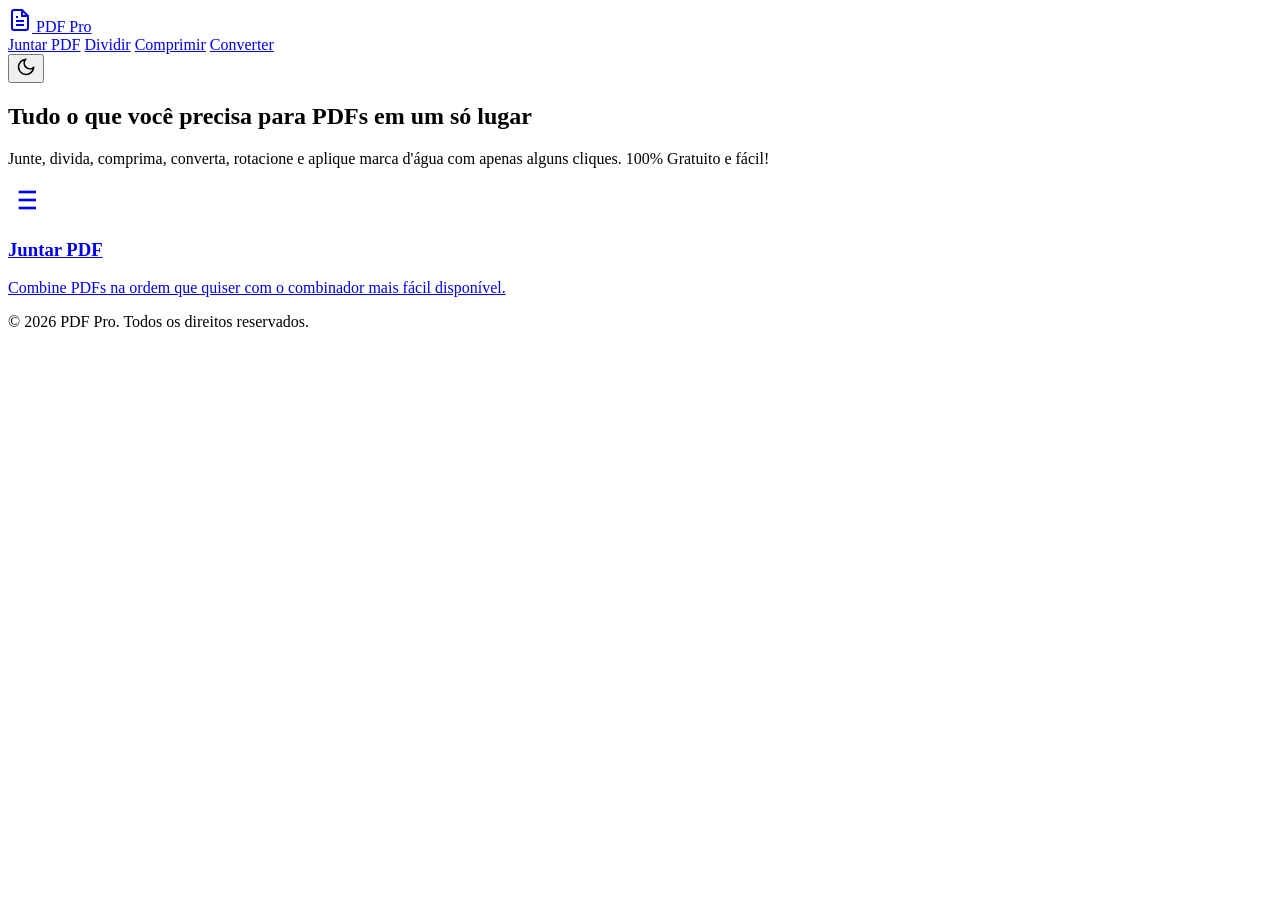
==== Front-End/index.html @ 5a2aba33 "estrutura html inicial das páginas index e merge" ====
<!DOCTYPE html>
<html lang="pt-br" data-theme="light">
<head>
    <meta charset="UTF-8">
    <meta name="viewport" content="width=device-width, initial-scale=1.0">
    <title>PDF Editor Pro</title>
    
    <!-- Fonts -->
    <link rel="preconnect" href="https://fonts.googleapis.com">
    <link rel="preconnect" href="https://fonts.gstatic.com" crossorigin>
    <link href="https://fonts.googleapis.com/css2?family=Inter:wght@300;400;500;600;700&display=swap" rel="stylesheet">
    
    <!-- CSS -->
    <link rel="stylesheet" href="./static/css/base.css">
    <link rel="stylesheet" href="./static/css/layout.css">
    <link rel="stylesheet" href="./static/css/components.css">
    <link rel="stylesheet" href="./static/css/dark-mode.css">
    <link rel="stylesheet" href="./static/css/animations.css">
</head>
<body>
    <!-- Navbar -->
    <nav class="navbar">
        <div class="nav-container">
            <a href="index.html" class="logo">
                <svg width="24" height="24" viewBox="0 0 24 24" fill="none" stroke="currentColor" stroke-width="2"><path d="M14 2H6a2 2 0 0 0-2 2v16a2 2 0 0 0 2 2h12a2 2 0 0 0 2-2V8z"></path><polyline points="14 2 14 8 20 8"></polyline><line x1="16" y1="13" x2="8" y2="13"></line><line x1="16" y1="17" x2="8" y2="17"></line><polyline points="10 9 9 9 8 9"></polyline></svg>
                <span>PDF Pro</span>
            </a>
            
            <div class="nav-links">
                <a href="merge.html">Juntar PDF</a>
                <a href="#">Dividir</a>
                <a href="#">Comprimir</a>
                <a href="#">Converter</a>
            </div>
            
            <div class="nav-actions">
                <button id="theme-toggle" class="btn-icon" aria-label="Toggle Dark Mode">
                    <svg class="moon-icon" width="20" height="20" viewBox="0 0 24 24" fill="none" stroke="currentColor" stroke-width="2"><path d="M21 12.79A9 9 0 1 1 11.21 3 7 7 0 0 0 21 12.79z"></path></svg>
                    <svg class="sun-icon" width="20" height="20" viewBox="0 0 24 24" fill="none" stroke="currentColor" stroke-width="2" style="display: none;"><circle cx="12" cy="12" r="5"></circle><line x1="12" y1="1" x2="12" y2="3"></line><line x1="12" y1="21" x2="12" y2="23"></line><line x1="4.22" y1="4.22" x2="5.64" y2="5.64"></line><line x1="18.36" y1="18.36" x2="19.78" y2="19.78"></line><line x1="1" y1="12" x2="3" y2="12"></line><line x1="21" y1="12" x2="23" y2="12"></line><line x1="4.22" y1="19.78" x2="5.64" y2="18.36"></line><line x1="18.36" y1="5.64" x2="19.78" y2="4.22"></line></svg>
                </button>
            </div>
        </div>
    </nav>

    <!-- Main Content -->
    <main>
        <section class="hero">
            <div class="hero-content">
                <h1>Tudo o que você precisa para PDFs em um só lugar</h1>
                <p>Junte, divida, comprima, converta, rotacione e aplique marca d'água com apenas alguns cliques. 100% Gratuito e fácil!</p>
            </div>
        </section>

        <section class="tools-grid-section">
            <div class="tools-grid">
                <!-- Merge Tool -->
                <a href="merge.html" class="tool-card group">
                    <div class="tool-icon merge-icon">
                        <svg width="32" height="32" viewBox="0 0 24 24" fill="none" stroke="currentColor" stroke-width="2"><path d="M8 6h13"></path><path d="M8 12h13"></path><path d="M8 18h13"></path><path d="M3 6h.01"></path><path d="M3 12h.01"></path><path d="M3 18h.01"></path></svg>
                    </div>
                    <h3>Juntar PDF</h3>
                    <p>Combine PDFs na ordem que quiser com o combinador mais fácil disponível.</p>
                </a>
            </div>
        </section>
    </main>

    <!-- Footer -->
    <footer class="footer">
        <div class="footer-container">
            <p>&copy; 2026 PDF Pro. Todos os direitos reservados.</p>
        </div>
    </footer>

    <!-- Scripts -->
    <script src="./static/js/core/main.js"></script>
</body>
</html>
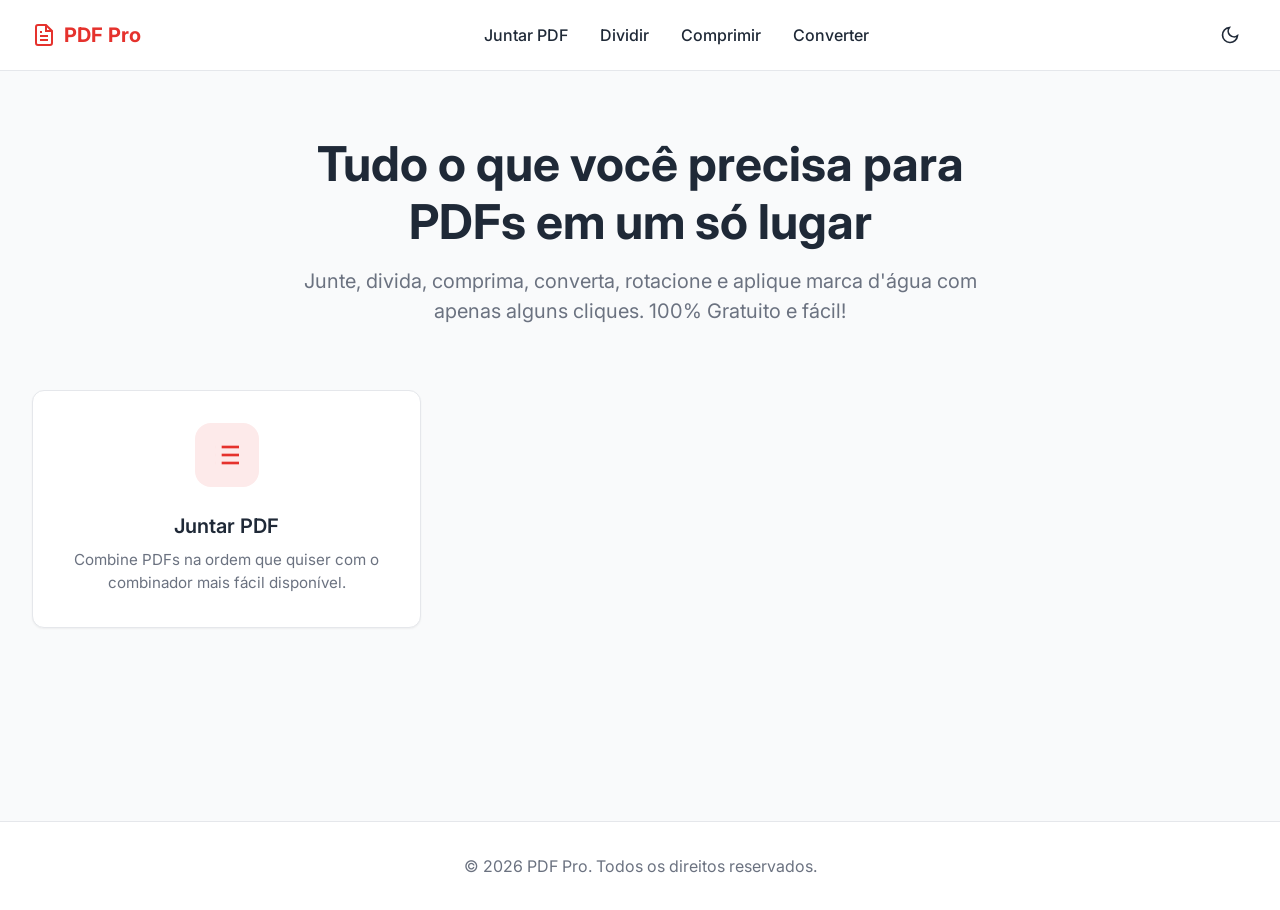
==== commit d3140640: "feat(deploy): ajusta endpoints da api via proxy reverso e atualiza links" ====
--- a/Front-End/index.html
+++ b/Front-End/index.html
@@ -17,7 +17,7 @@
     <link rel="stylesheet" href="./static/css/dark-mode.css">
     <link rel="stylesheet" href="./static/css/animations.css">
 </head>
-<body>
+<body data-api-url="/pdf-editor">
     <!-- Navbar -->
     <nav class="navbar">
         <div class="nav-container">
--- a/Front-End/static/css/base.css
+++ b/Front-End/static/css/base.css
@@ -0,0 +1,47 @@
+:root {
+    /* Color Palette */
+    --primary: #e5322d;
+    --primary-hover: #cc2c28;
+    --primary-light: #fdeaea;
+    
+    --bg-main: #f9fafb;
+    --bg-secondary: #ffffff;
+    
+    --text-main: #1f2937;
+    --text-muted: #6b7280;
+    
+    --border-color: #e5e7eb;
+    
+    /* Shadows */
+    --shadow-sm: 0 1px 2px 0 rgba(0, 0, 0, 0.05);
+    --shadow-md: 0 4px 6px -1px rgba(0, 0, 0, 0.1), 0 2px 4px -1px rgba(0, 0, 0, 0.06);
+    --shadow-lg: 0 10px 15px -3px rgba(0, 0, 0, 0.1), 0 4px 6px -2px rgba(0, 0, 0, 0.05);
+    
+    /* Transitions */
+    --transition-fast: 0.15s ease-in-out;
+    --transition-normal: 0.3s ease-in-out;
+}
+
+* {
+    margin: 0;
+    padding: 0;
+    box-sizing: border-box;
+}
+
+body {
+    font-family: 'Inter', sans-serif;
+    background-color: var(--bg-main);
+    color: var(--text-main);
+    line-height: 1.5;
+    -webkit-font-smoothing: antialiased;
+    transition: background-color var(--transition-normal), color var(--transition-normal);
+}
+
+a {
+    text-decoration: none;
+    color: inherit;
+}
+
+ul {
+    list-style: none;
+}
--- a/Front-End/static/css/layout.css
+++ b/Front-End/static/css/layout.css
@@ -0,0 +1,55 @@
+.navbar {
+    background-color: var(--bg-secondary);
+    border-bottom: 1px solid var(--border-color);
+    position: sticky;
+    top: 0;
+    z-index: 50;
+    transition: background-color var(--transition-normal);
+}
+
+.nav-container {
+    max-width: 1280px;
+    margin: 0 auto;
+    padding: 0 2rem;
+    height: 70px;
+    display: flex;
+    align-items: center;
+    justify-content: space-between;
+}
+
+.logo {
+    display: flex;
+    align-items: center;
+    gap: 0.5rem;
+    font-weight: 700;
+    font-size: 1.25rem;
+    color: var(--primary);
+}
+
+.nav-links {
+    display: flex;
+    gap: 2rem;
+}
+
+.nav-links a {
+    font-weight: 500;
+    color: var(--text-main);
+    transition: color var(--transition-fast);
+}
+
+.nav-links a:hover {
+    color: var(--primary);
+}
+
+main {
+    min-height: calc(100vh - 70px - 80px); /* viewport - nav - footer */
+}
+
+/* Footer */
+.footer {
+    background-color: var(--bg-secondary);
+    border-top: 1px solid var(--border-color);
+    padding: 2rem 0;
+    text-align: center;
+    color: var(--text-muted);
+}
--- a/Front-End/static/css/components.css
+++ b/Front-End/static/css/components.css
@@ -0,0 +1,124 @@
+/* Buttons */
+.btn-primary {
+    background-color: var(--primary);
+    color: white;
+    border: none;
+    border-radius: 8px;
+    padding: 0.75rem 1.5rem;
+    font-weight: 600;
+    font-size: 1rem;
+    cursor: pointer;
+    transition: background-color var(--transition-fast), transform var(--transition-fast);
+    display: inline-block;
+}
+
+.btn-primary:hover {
+    background-color: var(--primary-hover);
+    transform: translateY(-1px);
+}
+
+.btn-large {
+    padding: 1rem 2rem;
+    font-size: 1.125rem;
+}
+
+.btn-block {
+    width: 100%;
+}
+
+.btn-icon {
+    background: transparent;
+    border: none;
+    cursor: pointer;
+    color: var(--text-main);
+    display: flex;
+    align-items: center;
+    justify-content: center;
+    padding: 0.5rem;
+    border-radius: 50%;
+    transition: background-color var(--transition-fast);
+}
+
+.btn-icon:hover {
+    background-color: var(--bg-main);
+}
+
+/* Hero Section */
+.hero {
+    text-align: center;
+    padding: 4rem 2rem;
+    max-width: 800px;
+    margin: 0 auto;
+}
+
+.hero h1 {
+    font-size: 3rem;
+    font-weight: 700;
+    margin-bottom: 1rem;
+    line-height: 1.2;
+}
+
+.hero p {
+    font-size: 1.25rem;
+    color: var(--text-muted);
+}
+
+/* Tools Grid */
+.tools-grid-section {
+    max-width: 1280px;
+    margin: 0 auto;
+    padding: 0 2rem 4rem;
+}
+
+.tools-grid {
+    display: grid;
+    grid-template-columns: repeat(auto-fill, minmax(300px, 1fr));
+    gap: 1.5rem;
+}
+
+.tool-card {
+    background-color: var(--bg-secondary);
+    border: 1px solid var(--border-color);
+    border-radius: 12px;
+    padding: 2rem;
+    display: flex;
+    flex-direction: column;
+    align-items: center;
+    text-align: center;
+    transition: all var(--transition-normal);
+    box-shadow: var(--shadow-sm);
+}
+
+.tool-card:hover {
+    transform: translateY(-5px);
+    box-shadow: var(--shadow-lg);
+    border-color: var(--primary);
+}
+
+.tool-icon {
+    width: 64px;
+    height: 64px;
+    border-radius: 16px;
+    display: flex;
+    align-items: center;
+    justify-content: center;
+    margin-bottom: 1.5rem;
+    background-color: var(--primary-light);
+    color: var(--primary);
+    transition: transform var(--transition-normal);
+}
+
+.tool-card:hover .tool-icon {
+    transform: scale(1.1);
+}
+
+.tool-card h3 {
+    font-size: 1.25rem;
+    font-weight: 600;
+    margin-bottom: 0.5rem;
+}
+
+.tool-card p {
+    color: var(--text-muted);
+    font-size: 0.95rem;
+}
--- a/Front-End/static/css/dark-mode.css
+++ b/Front-End/static/css/dark-mode.css
@@ -0,0 +1,21 @@
+[data-theme="dark"] {
+    --bg-main: #111827;
+    --bg-secondary: #1f2937;
+    
+    --text-main: #f9fafb;
+    --text-muted: #9ca3af;
+    
+    --border-color: #374151;
+    
+    --primary-light: rgba(229, 50, 45, 0.15);
+    
+    /* Adjust shadows for dark mode */
+    --shadow-sm: 0 1px 2px 0 rgba(0, 0, 0, 0.3);
+    --shadow-md: 0 4px 6px -1px rgba(0, 0, 0, 0.4);
+    --shadow-lg: 0 10px 15px -3px rgba(0, 0, 0, 0.5);
+}
+
+/* Additional dark mode specific overrides */
+[data-theme="dark"] .btn-icon:hover {
+    background-color: #374151;
+}
--- a/Front-End/static/css/animations.css
+++ b/Front-End/static/css/animations.css
@@ -0,0 +1,116 @@
+@keyframes pulse {
+    0% { transform: scale(1); }
+    50% { transform: scale(1.05); }
+    100% { transform: scale(1); }
+}
+
+@keyframes slideUp {
+    from {
+        opacity: 0;
+        transform: translateY(20px);
+    }
+    to {
+        opacity: 1;
+        transform: translateY(0);
+    }
+}
+
+@keyframes toastIn {
+    from {
+        opacity: 0;
+        transform: translateX(100%);
+    }
+    to {
+        opacity: 1;
+        transform: translateX(0);
+    }
+}
+
+.animate-slide-up {
+    animation: slideUp 0.5s ease-out forwards;
+}
+
+.upload-icon-pulse {
+    animation: pulse 2s infinite;
+    color: var(--primary);
+    margin-bottom: 1rem;
+}
+
+/* ─── Toast Notifications ──────────────────────────── */
+.toast-notification {
+    position: fixed;
+    bottom: 2rem;
+    right: 2rem;
+    padding: 1rem 1.5rem;
+    border-radius: 10px;
+    font-weight: 500;
+    font-size: 0.95rem;
+    z-index: 9999;
+    max-width: 400px;
+    box-shadow: 0 8px 24px rgba(0, 0, 0, 0.15);
+    opacity: 0;
+    transform: translateX(100%);
+    transition: opacity 0.3s ease, transform 0.3s ease;
+}
+
+.toast-notification.toast-visible {
+    opacity: 1;
+    transform: translateX(0);
+}
+
+.toast-success {
+    background-color: #10b981;
+    color: white;
+}
+
+.toast-error {
+    background-color: #ef4444;
+    color: white;
+}
+
+.toast-info {
+    background-color: var(--primary);
+    color: white;
+}
+
+/* ─── Drag items ───────────────────────────────────── */
+.pdf-item.dragging {
+    opacity: 0.4;
+    transform: scale(0.95);
+}
+
+.pdf-item.drag-over {
+    border-color: var(--primary);
+    background-color: var(--primary-light);
+    transform: scale(1.03);
+}
+
+/* ─── Add more button ──────────────────────────────── */
+.add-more-btn {
+    border: 2px dashed var(--border-color);
+    background: transparent;
+    cursor: pointer;
+    color: var(--text-muted);
+    justify-content: center;
+    gap: 0.5rem;
+    transition: all 0.2s ease;
+}
+
+.add-more-btn:hover {
+    border-color: var(--primary);
+    color: var(--primary);
+    background-color: var(--primary-light);
+}
+
+/* ─── PDF item size label ──────────────────────────── */
+.pdf-size {
+    font-size: 0.75rem;
+    color: var(--text-muted);
+    margin-top: 0.25rem;
+}
+
+/* ─── Active nav link ──────────────────────────────── */
+.nav-links a.active {
+    color: var(--primary);
+    font-weight: 600;
+}
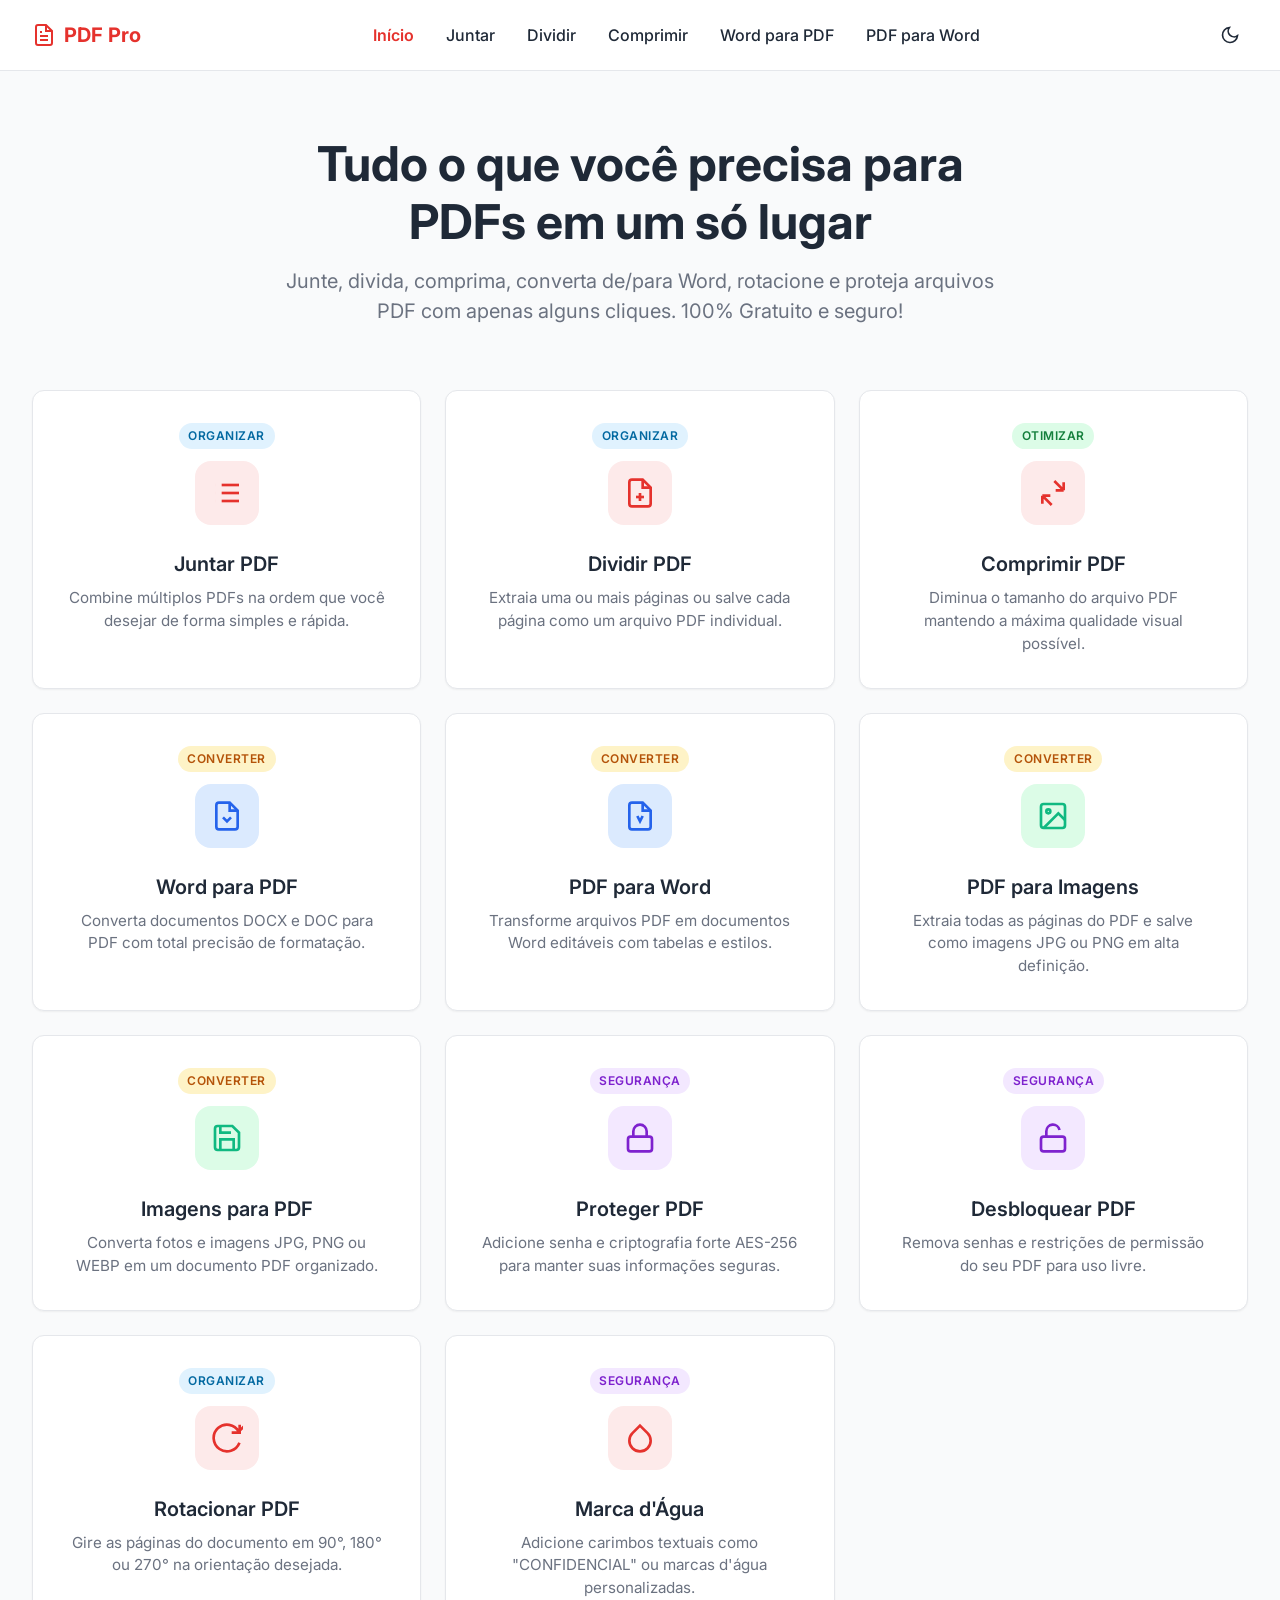
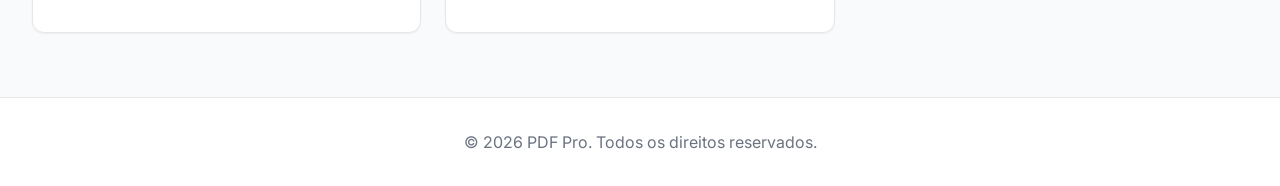
==== commit 2d9e094e: "Adicionando funcionalidades novas" ====
--- a/Front-End/index.html
+++ b/Front-End/index.html
@@ -3,12 +3,18 @@
 <head>
     <meta charset="UTF-8">
     <meta name="viewport" content="width=device-width, initial-scale=1.0">
-    <title>PDF Editor Pro</title>
+    <title>PDF Editor Pro - Ferramentas Online Grátis para PDF</title>
+    <meta name="description" content="Junte, divida, comprima, converta Word para PDF e PDF para Word, rotacione e proteja seus arquivos PDF online gratuitamente.">
     
+    <!-- Favicon -->
+    <link rel="icon" type="image/svg+xml" href="./static/img/favicon.svg">
+    <link rel="alternate icon" href="./static/img/favicon.ico">
+    <link rel="apple-touch-icon" href="./static/img/apple-touch-icon.png">
+
     <!-- Fonts -->
     <link rel="preconnect" href="https://fonts.googleapis.com">
     <link rel="preconnect" href="https://fonts.gstatic.com" crossorigin>
-    <link href="https://fonts.googleapis.com/css2?family=Inter:wght@300;400;500;600;700&display=swap" rel="stylesheet">
+    <link href="https://fonts.googleapis.com/css2?family=Inter:wght@300;400;500;600;700;800&display=swap" rel="stylesheet">
     
     <!-- CSS -->
     <link rel="stylesheet" href="./static/css/base.css">
@@ -16,6 +22,7 @@
     <link rel="stylesheet" href="./static/css/components.css">
     <link rel="stylesheet" href="./static/css/dark-mode.css">
     <link rel="stylesheet" href="./static/css/animations.css">
+    <link rel="stylesheet" href="./static/css/pages/tool.css">
 </head>
 <body data-api-url="/pdf-editor">
     <!-- Navbar -->
@@ -27,10 +34,12 @@
             </a>
             
             <div class="nav-links">
-                <a href="merge.html">Juntar PDF</a>
-                <a href="#">Dividir</a>
-                <a href="#">Comprimir</a>
-                <a href="#">Converter</a>
+                <a href="index.html" class="active">Início</a>
+                <a href="merge.html">Juntar</a>
+                <a href="split.html">Dividir</a>
+                <a href="compress.html">Comprimir</a>
+                <a href="word-to-pdf.html">Word para PDF</a>
+                <a href="pdf-to-word.html">PDF para Word</a>
             </div>
             
             <div class="nav-actions">
@@ -47,19 +56,120 @@
         <section class="hero">
             <div class="hero-content">
                 <h1>Tudo o que você precisa para PDFs em um só lugar</h1>
-                <p>Junte, divida, comprima, converta, rotacione e aplique marca d'água com apenas alguns cliques. 100% Gratuito e fácil!</p>
+                <p>Junte, divida, comprima, converta de/para Word, rotacione e proteja arquivos PDF com apenas alguns cliques. 100% Gratuito e seguro!</p>
             </div>
         </section>
 
         <section class="tools-grid-section">
             <div class="tools-grid">
-                <!-- Merge Tool -->
+                <!-- 1. Juntar PDF -->
                 <a href="merge.html" class="tool-card group">
-                    <div class="tool-icon merge-icon">
+                    <span class="badge-category badge-organize">Organizar</span>
+                    <div class="tool-icon">
                         <svg width="32" height="32" viewBox="0 0 24 24" fill="none" stroke="currentColor" stroke-width="2"><path d="M8 6h13"></path><path d="M8 12h13"></path><path d="M8 18h13"></path><path d="M3 6h.01"></path><path d="M3 12h.01"></path><path d="M3 18h.01"></path></svg>
                     </div>
                     <h3>Juntar PDF</h3>
-                    <p>Combine PDFs na ordem que quiser com o combinador mais fácil disponível.</p>
+                    <p>Combine múltiplos PDFs na ordem que você desejar de forma simples e rápida.</p>
+                </a>
+
+                <!-- 2. Dividir PDF -->
+                <a href="split.html" class="tool-card group">
+                    <span class="badge-category badge-organize">Organizar</span>
+                    <div class="tool-icon">
+                        <svg width="32" height="32" viewBox="0 0 24 24" fill="none" stroke="currentColor" stroke-width="2"><path d="M14 2H6a2 2 0 0 0-2 2v16a2 2 0 0 0 2 2h12a2 2 0 0 0 2-2V8z"></path><polyline points="14 2 14 8 20 8"></polyline><line x1="12" y1="18" x2="12" y2="12"></line><line x1="9" y1="15" x2="15" y2="15"></line></svg>
+                    </div>
+                    <h3>Dividir PDF</h3>
+                    <p>Extraia uma ou mais páginas ou salve cada página como um arquivo PDF individual.</p>
+                </a>
+
+                <!-- 3. Comprimir PDF -->
+                <a href="compress.html" class="tool-card group">
+                    <span class="badge-category badge-optimize">Otimizar</span>
+                    <div class="tool-icon">
+                        <svg width="32" height="32" viewBox="0 0 24 24" fill="none" stroke="currentColor" stroke-width="2"><path d="M4 14h6m-6 0v6m0-6l7 7M20 10h-6m6 0V4m0 6l-7-7"></path></svg>
+                    </div>
+                    <h3>Comprimir PDF</h3>
+                    <p>Diminua o tamanho do arquivo PDF mantendo a máxima qualidade visual possível.</p>
+                </a>
+
+                <!-- 4. Word para PDF -->
+                <a href="word-to-pdf.html" class="tool-card group">
+                    <span class="badge-category badge-convert">Converter</span>
+                    <div class="tool-icon" style="background-color: #dbeafe; color: #2563eb;">
+                        <svg width="32" height="32" viewBox="0 0 24 24" fill="none" stroke="currentColor" stroke-width="2"><path d="M14 2H6a2 2 0 0 0-2 2v16a2 2 0 0 0 2 2h12a2 2 0 0 0 2-2V8z"></path><polyline points="14 2 14 8 20 8"></polyline><path d="M9 13l3 3 3-3"></path></svg>
+                    </div>
+                    <h3>Word para PDF</h3>
+                    <p>Converta documentos DOCX e DOC para PDF com total precisão de formatação.</p>
+                </a>
+
+                <!-- 5. PDF para Word -->
+                <a href="pdf-to-word.html" class="tool-card group">
+                    <span class="badge-category badge-convert">Converter</span>
+                    <div class="tool-icon" style="background-color: #dbeafe; color: #2563eb;">
+                        <svg width="32" height="32" viewBox="0 0 24 24" fill="none" stroke="currentColor" stroke-width="2"><path d="M14 2H6a2 2 0 0 0-2 2v16a2 2 0 0 0 2 2h12a2 2 0 0 0 2-2V8z"></path><polyline points="14 2 14 8 20 8"></polyline><path d="M10 12l2 4 2-4"></path></svg>
+                    </div>
+                    <h3>PDF para Word</h3>
+                    <p>Transforme arquivos PDF em documentos Word editáveis com tabelas e estilos.</p>
+                </a>
+
+                <!-- 6. PDF para Imagens -->
+                <a href="pdf-to-img.html" class="tool-card group">
+                    <span class="badge-category badge-convert">Converter</span>
+                    <div class="tool-icon" style="background-color: #dcfce7; color: #10b981;">
+                        <svg width="32" height="32" viewBox="0 0 24 24" fill="none" stroke="currentColor" stroke-width="2"><rect x="3" y="3" width="18" height="18" rx="2" ry="2"></rect><circle cx="8.5" cy="8.5" r="1.5"></circle><polyline points="21 15 16 10 5 21"></polyline></svg>
+                    </div>
+                    <h3>PDF para Imagens</h3>
+                    <p>Extraia todas as páginas do PDF e salve como imagens JPG ou PNG em alta definição.</p>
+                </a>
+
+                <!-- 7. Imagens para PDF -->
+                <a href="img-to-pdf.html" class="tool-card group">
+                    <span class="badge-category badge-convert">Converter</span>
+                    <div class="tool-icon" style="background-color: #dcfce7; color: #10b981;">
+                        <svg width="32" height="32" viewBox="0 0 24 24" fill="none" stroke="currentColor" stroke-width="2"><path d="M19 21H5a2 2 0 0 1-2-2V5a2 2 0 0 1 2-2h11l5 5v11a2 2 0 0 1-2 2z"></path><polyline points="17 21 17 13 7 13 7 21"></polyline><polyline points="7 3 7 8 15 8"></polyline></svg>
+                    </div>
+                    <h3>Imagens para PDF</h3>
+                    <p>Converta fotos e imagens JPG, PNG ou WEBP em um documento PDF organizado.</p>
+                </a>
+
+                <!-- 8. Proteger PDF -->
+                <a href="protect.html" class="tool-card group">
+                    <span class="badge-category badge-security">Segurança</span>
+                    <div class="tool-icon" style="background-color: #f3e8ff; color: #7e22ce;">
+                        <svg width="32" height="32" viewBox="0 0 24 24" fill="none" stroke="currentColor" stroke-width="2"><rect x="3" y="11" width="18" height="11" rx="2" ry="2"></rect><path d="M7 11V7a5 5 0 0 1 10 0v4"></path></svg>
+                    </div>
+                    <h3>Proteger PDF</h3>
+                    <p>Adicione senha e criptografia forte AES-256 para manter suas informações seguras.</p>
+                </a>
+
+                <!-- 9. Desbloquear PDF -->
+                <a href="unlock.html" class="tool-card group">
+                    <span class="badge-category badge-security">Segurança</span>
+                    <div class="tool-icon" style="background-color: #f3e8ff; color: #7e22ce;">
+                        <svg width="32" height="32" viewBox="0 0 24 24" fill="none" stroke="currentColor" stroke-width="2"><rect x="3" y="11" width="18" height="11" rx="2" ry="2"></rect><path d="M7 11V7a5 5 0 0 1 9.9-1"></path></svg>
+                    </div>
+                    <h3>Desbloquear PDF</h3>
+                    <p>Remova senhas e restrições de permissão do seu PDF para uso livre.</p>
+                </a>
+
+                <!-- 10. Rotacionar PDF -->
+                <a href="rotate.html" class="tool-card group">
+                    <span class="badge-category badge-organize">Organizar</span>
+                    <div class="tool-icon">
+                        <svg width="32" height="32" viewBox="0 0 24 24" fill="none" stroke="currentColor" stroke-width="2"><path d="M21.5 2v6h-6M21.34 15.57a10 10 0 1 1-.57-8.38l5.67-5.67"></path></svg>
+                    </div>
+                    <h3>Rotacionar PDF</h3>
+                    <p>Gire as páginas do documento em 90°, 180° ou 270° na orientação desejada.</p>
+                </a>
+
+                <!-- 11. Marca d'Água -->
+                <a href="watermark.html" class="tool-card group">
+                    <span class="badge-category badge-security">Segurança</span>
+                    <div class="tool-icon">
+                        <svg width="32" height="32" viewBox="0 0 24 24" fill="none" stroke="currentColor" stroke-width="2"><path d="M12 2.69l5.66 5.66a8 8 0 1 1-11.31 0z"></path></svg>
+                    </div>
+                    <h3>Marca d'Água</h3>
+                    <p>Adicione carimbos textuais como "CONFIDENCIAL" ou marcas d'água personalizadas.</p>
                 </a>
             </div>
         </section>
--- a/Front-End/static/css/pages/tool.css
+++ b/Front-End/static/css/pages/tool.css
@@ -0,0 +1,301 @@
+.tool-workspace {
+    max-width: 1200px;
+    margin: 0 auto;
+    padding: 2rem;
+    min-height: calc(100vh - 150px);
+    display: flex;
+    flex-direction: column;
+}
+
+.tool-header {
+    text-align: center;
+    margin-bottom: 3rem;
+}
+
+.tool-header h1 {
+    font-size: 2.5rem;
+    margin-bottom: 0.5rem;
+}
+
+.tool-header p {
+    color: var(--text-muted);
+    font-size: 1.1rem;
+}
+
+/* Upload Area */
+.upload-area {
+    background-color: var(--bg-secondary);
+    border: 2px dashed var(--border-color);
+    border-radius: 16px;
+    padding: 4rem 2rem;
+    text-align: center;
+    transition: all var(--transition-normal);
+    cursor: pointer;
+    flex-grow: 1;
+    display: flex;
+    align-items: center;
+    justify-content: center;
+}
+
+.upload-area.dragover {
+    border-color: var(--primary);
+    background-color: var(--primary-light);
+    transform: scale(1.02);
+}
+
+.upload-content {
+    display: flex;
+    flex-direction: column;
+    align-items: center;
+    pointer-events: none; /* Let clicks pass through to container */
+}
+
+.hidden-input {
+    display: none;
+}
+
+.upload-hint {
+    margin-top: 1rem;
+    color: var(--text-muted);
+}
+
+/* Active Workspace */
+.active-workspace {
+    display: flex;
+    gap: 2rem;
+    flex-grow: 1;
+}
+
+.file-grid {
+    flex: 1;
+    display: grid;
+    grid-template-columns: repeat(auto-fill, minmax(180px, 1fr));
+    gap: 1.5rem;
+    align-content: start;
+    background-color: var(--bg-secondary);
+    padding: 2rem;
+    border-radius: 12px;
+    border: 1px solid var(--border-color);
+}
+
+.pdf-item {
+    background-color: var(--bg-main);
+    border: 1px solid var(--border-color);
+    border-radius: 8px;
+    padding: 1rem;
+    display: flex;
+    flex-direction: column;
+    align-items: center;
+    position: relative;
+    cursor: grab;
+    transition: box-shadow 0.2s;
+}
+
+.pdf-item:active {
+    cursor: grabbing;
+}
+
+.pdf-item:hover {
+    box-shadow: var(--shadow-md);
+}
+
+.pdf-preview-icon {
+    color: var(--primary);
+    margin-bottom: 0.5rem;
+}
+
+.pdf-name {
+    font-size: 0.85rem;
+    text-align: center;
+    word-break: break-all;
+    display: -webkit-box;
+    -webkit-line-clamp: 2;
+    -webkit-box-orient: vertical;
+    overflow: hidden;
+}
+
+.remove-file {
+    position: absolute;
+    top: -8px;
+    right: -8px;
+    background: white;
+    color: #ef4444;
+    border-radius: 50%;
+    width: 24px;
+    height: 24px;
+    display: flex;
+    align-items: center;
+    justify-content: center;
+    border: 1px solid #ef4444;
+    cursor: pointer;
+    box-shadow: var(--shadow-sm);
+    z-index: 2;
+}
+
+.workspace-sidebar {
+    width: 320px;
+    background-color: var(--bg-secondary);
+    border: 1px solid var(--border-color);
+    border-radius: 12px;
+    padding: 1.5rem;
+    display: flex;
+    flex-direction: column;
+    justify-content: space-between;
+}
+
+.option-group {
+    margin-bottom: 1.5rem;
+}
+
+.option-group h3 {
+    font-size: 1.1rem;
+    margin-bottom: 0.5rem;
+}
+
+.option-desc {
+    color: var(--text-muted);
+    font-size: 0.9rem;
+    margin-bottom: 0.75rem;
+}
+
+/* Form Controls */
+.form-label {
+    display: block;
+    font-size: 0.875rem;
+    font-weight: 500;
+    margin-bottom: 0.35rem;
+    color: var(--text-main);
+}
+
+.form-control {
+    width: 100%;
+    padding: 0.65rem 0.85rem;
+    border: 1px solid var(--border-color);
+    border-radius: 8px;
+    background-color: var(--bg-main);
+    color: var(--text-main);
+    font-size: 0.95rem;
+    outline: none;
+    transition: border-color var(--transition-fast), box-shadow var(--transition-fast);
+    box-sizing: border-box;
+}
+
+.form-control:focus {
+    border-color: var(--primary);
+    box-shadow: 0 0 0 3px var(--primary-light);
+}
+
+/* Radio Cards / Pills */
+.radio-cards {
+    display: flex;
+    flex-direction: column;
+    gap: 0.5rem;
+    margin-top: 0.5rem;
+}
+
+.radio-card-label {
+    display: flex;
+    align-items: center;
+    gap: 0.75rem;
+    padding: 0.75rem;
+    border: 1px solid var(--border-color);
+    border-radius: 8px;
+    background-color: var(--bg-main);
+    cursor: pointer;
+    transition: all var(--transition-fast);
+}
+
+.radio-card-label:hover {
+    border-color: var(--primary);
+}
+
+.radio-card-label input[type="radio"] {
+    accent-color: var(--primary);
+    width: 18px;
+    height: 18px;
+}
+
+.radio-card-label.selected {
+    border-color: var(--primary);
+    background-color: var(--primary-light);
+}
+
+/* Range slider */
+.slider-group {
+    display: flex;
+    align-items: center;
+    gap: 1rem;
+}
+
+.slider-group input[type="range"] {
+    flex: 1;
+    accent-color: var(--primary);
+}
+
+.slider-val {
+    font-weight: 600;
+    min-width: 45px;
+    text-align: right;
+}
+
+/* Badges */
+.badge-category {
+    display: inline-block;
+    padding: 0.25rem 0.6rem;
+    border-radius: 20px;
+    font-size: 0.75rem;
+    font-weight: 600;
+    text-transform: uppercase;
+    letter-spacing: 0.5px;
+    margin-bottom: 0.75rem;
+}
+
+.badge-organize { background-color: #e0f2fe; color: #0369a1; }
+.badge-convert { background-color: #fef3c7; color: #b45309; }
+.badge-optimize { background-color: #dcfce7; color: #15803d; }
+.badge-security { background-color: #f3e8ff; color: #7e22ce; }
+
+[data-theme="dark"] .badge-organize { background-color: #082f49; color: #7dd3fc; }
+[data-theme="dark"] .badge-convert { background-color: #451a03; color: #fcd34d; }
+[data-theme="dark"] .badge-optimize { background-color: #052e16; color: #86efac; }
+[data-theme="dark"] .badge-security { background-color: #3b0764; color: #d8b4fe; }
+
+/* Progress Overlay */
+.progress-overlay {
+    position: fixed;
+    top: 0;
+    left: 0;
+    right: 0;
+    bottom: 0;
+    background: rgba(0,0,0,0.5);
+    backdrop-filter: blur(4px);
+    display: flex;
+    align-items: center;
+    justify-content: center;
+    z-index: 100;
+}
+
+.progress-card {
+    background: var(--bg-secondary);
+    padding: 2rem;
+    border-radius: 12px;
+    width: 90%;
+    max-width: 400px;
+    text-align: center;
+}
+
+.progress-bar-container {
+    width: 100%;
+    height: 8px;
+    background: var(--border-color);
+    border-radius: 4px;
+    margin: 1.5rem 0 0.5rem;
+    overflow: hidden;
+}
+
+.progress-bar {
+    height: 100%;
+    width: 0%;
+    background: var(--primary);
+    transition: width 0.3s ease;
+}
